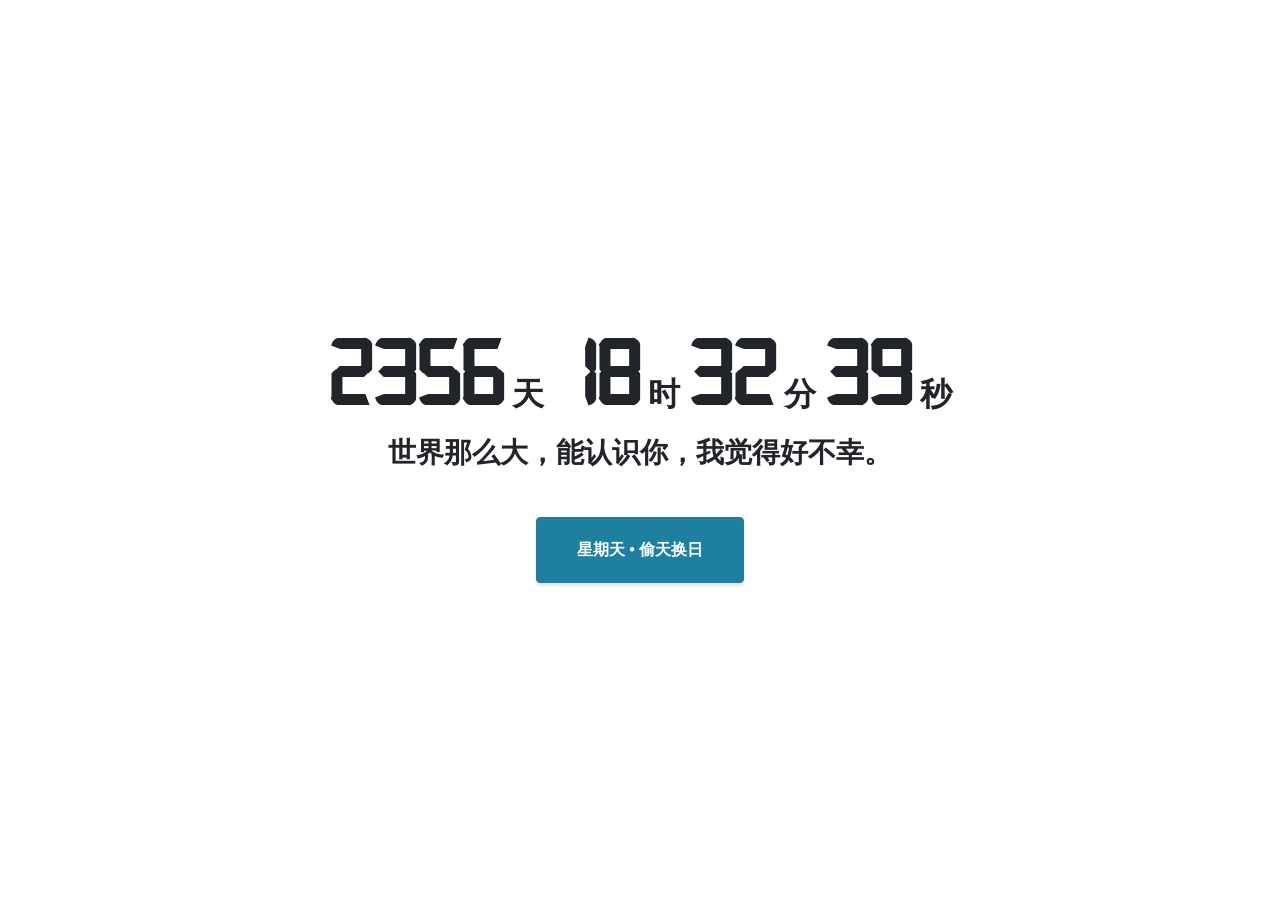
==== index.html @ 27e63c92 "add dazd.js" ====
<!doctype html>
<html lang="zh">
<!-- image
    ,::::::::::::,:::::::,::::,:::,:::::.,::::::.,:::,
    ::,,:::::::,::::,:::::,,::::::,,:::::,::::::,:::::
    ::::,:                                     ::::,::
    ::::,:    If I know what love is, it is    ,:::,::
    ,::::, because of you.                     :,,::::
    ::::::    Love u forever and ever.         :::,,::
    ,,:,:,                           -- Ben    :,:,:::
    ::::,:                                     ::::,:,
    :::::,::,::.::::::,:,,:::::::::::::,:,::::,:::,:::
    :::::,::,::.::::::,:,,:::::::::::::,:,::::,:::,:::
    :::::,::,::.::::::,:,,:::::::::::::,:,::::,:::,:::
    :::::,::,::.::::::,:,,:::::::::::::,:,::::,:::,:::
    ,::::::,::,:::::::,::::::,::::,:::::::::::::,,:,:,
    ::::,:,::::::::::,,,::::::,,:::,:,::::::::,:,::,.:
    :::,::,.:,:,::,:::::,:,:::::,::::::,:,:::::::,,:::
    ,::::,:::::,:,,:::::,:,:,:,::::::,,:::,:::::::,,::
    ::::,:::::::::,:::::::::::,::ttt::::::,,,::::,::::
    :,:::::::::::,::::,,,:,,::::jttjL::::,:,::::,,:::,
    :,:::::::,::::::,,::,:::::::jGjLj:,,:::::::::::,::
    ::.,::::::,::::.:::::,:;jLL,tLfjij::.,,::,:::,:,::
    :::::,::,,,:,,::::,::,KEDEKE;fjjtj,::::::::::::,::
    :::,:,,:::::::,,::,,;LDEEWWWKjjtjif;,::::::,::::::
    ,:,:::::,,,::::::::,DKEEKKEWKGjjfjfj,:::::::,::,::
    :::::::,:,:::::,:::jEKEDKEKKED,jffLjt::::::::::,::
    ::.:::,:::::,::,::;EKWEDKKWKEE:.LjjitL:,::::,:::::
    :::::::,:,:,:,::,:;EEKEKKWEKEE,:tffjtit,,:::::::::
    ::::,,:,::,::::::,,EKKEWWEWWKE:,:fjtjiit:::,:::,::
    ,:::,,::::::,::.:::DKKKKKKWWKE,,:;fLtjjjj:::::,,::
    :,:::::::::::,:::::EEWWKEKWWKt::,:jjjjtjtt::,:::,:
    :,::,:,::::,::,:::;KKttLEEKKK:::,:iLGjtfjj::,::::,
    ::,,::::::::,::,,:fKLi;;DEGK;::,:,:LfLjjff,:,,,,::
    ::::,::::,:,::,:::;D;;,;iDEDt::,:,jffjtjjt:::,,,::
    :::::::::::::::,,:DE;;;,;,GE,,::fLtfftfjf:,:::,,::
    ,:::::::,:,,::::,,Gi,;,iitjLitffjjtjjjtjf:,:::::::
    ::,:::,::,:,::,:ji;;;iitiiiiLjttjtt;jjjL:::::::::,
    ,::::,,:::::::,titiiftttjftfftjjjijjjtf,::::,:::,:
    :::::,::::,,:::ttjjjttjjjtijjtfjjjitij,,:::::,::::
    ::,:,:,::::::,ttfjjttffLtjjLttjjftttf,,::,::,:::::
    ::::::::::::::fjtjjjtitttftjtftjjfif::::,::,:,:,::
    ,:::::,:::::::fjjtjjjfjttijtfttffjL::,::::,::::,,:
    ,,::::,,,,,::,fftijtjiijjjtjtjjtjf;:::::::::,:,:,:
    ,::,:::;:,:::,ftjjjjjtttitjjtjjftt,:,:,::::,:::,::
    :::::::,,::,::jtGijjtttiijtttffjfj:.,:::,,:,:,::::
    ,:,::,,::::,,:ftjjftjijtttjjfjiffi::,:::,:,,:,::::
    :,::::,,,:::::tjtLiittitjjttttjfti:,,:::::::::::,:
    ,,:::,,:::::::Lffjf;jfttjtjtftLftj:::,,,:.,,:::,,:
    ::,,:,:,::::::LLjfjfttjttjjjifftjt::::::::,:,:::::
    :::,,:,::::::;fftijffitttffttftijj,::,:,:::::,:,,:
    ::,,,::::::,,tfLtftffjitiitjjjtftj:::::::::,::::::
    ::::::,:::,::tjjtLfjjfftjtjjtifttG:::::::::,::::::
    -->

<head>
    <!-- Required meta tags -->
    <meta charset="utf-8">
    <meta name="viewport" content="width=device-width, initial-scale=1, shrink-to-fit=no">

    <!-- Bootstrap CSS -->
    <link rel="stylesheet" href="css/bootstrap.min.css">
    <!-- Custom CSS -->
    <link href="css/stylish-portfolio.min.css" rel="stylesheet">
    <style type="text/css">
        @font-face {
            font-family: digit;
            src: url('digital-7_mono.ttf') format("truetype");
        }

        .digit {
            font-family: "digit";
            font-size: 96px;
        }
    </style>
    <script type='text/javascript'>
        window.onload = function () {
            clock()
        }
    </script>
    <script type="text/javascript" src="js/jquery.min.js"></script>
    <script type="text/javascript" src="js/bootstrap.min.js"></script>



    <title>I love you not because of who you are, but because of who I am when I am with you. All of me loves all of
        you.
    </title>
</head>

<body>

    <main class="masthead d-flex">
        <div class="container text-center my-auto">
            <h2 id="elapseClock" class="mb-1" onclick="randomAnswer()">Stylish Portfolio</h2>
            <h3 id="sentence" class="mb-5">
                <em>A Free Bootstrap Theme by Start Bootstrap</em>
            </h3>
            <span id="time" hidden>123</span>
            <a id="weekday" class="btn btn-primary btn-xl js-scroll-trigger" onclick="randomSentence()"></a>
        </div>
        <div class="overlay"></div>
    </main>

    <script type="text/javascript">
        function timeElapse(date) {
            var current = Date();
            var seconds = (Date.parse(current) - Date.parse(date)) / 1000;
            var days = Math.floor(seconds / (3600 * 24));
            seconds = seconds % (3600 * 24);
            var hours = Math.floor(seconds / 3600);
            if (hours < 10) {
                hours = "0" + hours;
            }
            seconds = seconds % 3600;
            var minutes = Math.floor(seconds / 60);
            if (minutes < 10) {
                minutes = "0" + minutes;
            }
            seconds = seconds % 60;
            if (seconds < 10) {
                seconds = "0" + seconds;
            }
            var result = "<span class=\"digit\">" + days + "</span> 天 <span class=\"digit\">" + hours + "</span> 时 <span class=\"digit\">" + minutes + "</span> 分 <span class=\"digit\">" + seconds + "</span> 秒";
            $("#elapseClock").html(result);
        }

        function clock() {
            //全局变量d，创建Date对象
            d = new Date();
            console.log(d)
            //获得日期时间控件
            var spt = document.getElementById("time");
            //格式：2018/2/5  19:19:33
            spt.innerHTML = d.getFullYear() + "-" + (d.getMonth() + 1) + "-" + d.getDate() + " " + d.getHours() + ":" + d.getMinutes() + ":" + d.getSeconds();

            //获得星期控件
            var spweek = document.getElementById("weekday");
            spweek.innerHTML = week();
        }

        function week() {
            var weekday = new Array(7)
            weekday[0] = "星期天 • 偷天换日"
            weekday[1] = "星期一 • 走向深渊"
            weekday[2] = "星期二 • 路漫漫"
            weekday[3] = "星期三 • 夜茫茫"
            weekday[4] = "星期四 • 冲破黎明前的黑暗"
            weekday[5] = "星期五 • 勇敢者的游戏"
            weekday[6] = "星期六 • 浪人"

            return weekday[d.getDay()];
        }
    </script>
    <script type="text/javascript">
        setInterval(function () {
            clock();
        }, 1000);
        var together = new Date("2020/6/23");
        together.setHours(9);
        together.setMinutes(30);
        together.setSeconds(0);
        together.setMilliseconds(0);

        if (!document.createElement('canvas').getContext) {
            var msg = document.createElement("div");
            msg.id = "errorMsg";
            msg.innerHTML = "Your browser doesn't support HTML5!<br/>Recommend use Chrome 14+/IE 9+/Firefox 7+/Safari 4+";
            document.body.appendChild(msg);
            document.execCommand("stop");
        } else {
            timeElapse(together);
            setInterval(function () {
                timeElapse(together);
            }, 500);
        }
    </script>

    <!-- Optional JavaScript -->
    <script type="text/javascript" src="js/dujitang.js"></script>
    <script type="text/javascript" src="js/dazs.js"></script>

    <!-- jQuery first, then Popper.js, then Bootstrap JS -->

</body>

</html>
---- css/stylish-portfolio.min.css ----
/*!
 * Start Bootstrap - Stylish Portfolio v5.0.8 (https://startbootstrap.com/themes/stylish-portfolio)
 * Copyright 2013-2020 Start Bootstrap
 * Licensed under MIT (https://github.com/StartBootstrap/startbootstrap-stylish-portfolio/blob/master/LICENSE)
 */body,html{width:100%;height:100%}body{font-family:'Source Sans Pro'}.btn-xl{padding:1.25rem 2.5rem}.content-section{padding-top:7.5rem;padding-bottom:7.5rem}.content-section-heading h2{font-size:3rem}.content-section-heading h3{font-size:1rem;text-transform:uppercase}h1,h2,h3,h4,h5,h6{font-weight:700}.text-faded{color:rgba(255,255,255,.7)}.map{height:30rem}@media (max-width:992px){.map{height:75%}}.map iframe{pointer-events:none}.scroll-to-top{position:fixed;right:15px;bottom:15px;display:none;width:50px;height:50px;text-align:center;color:#fff;background:rgba(52,58,64,.5);line-height:45px}.scroll-to-top:focus,.scroll-to-top:hover{color:#fff}.scroll-to-top:hover{background:#343a40}.scroll-to-top i{font-weight:800}.masthead{min-height:30rem;position:relative;display:table;width:100%;height:auto;padding-top:8rem;padding-bottom:8rem;background:linear-gradient(90deg,rgba(255,255,255,.1) 0,rgba(255,255,255,.1) 100%),url(../img/bg-masthead.jpg);background-position:center center;background-repeat:no-repeat;background-size:cover}.masthead h1{font-size:4rem;margin:0;padding:0}@media (min-width:992px){.masthead{height:100vh}.masthead h1{font-size:5.5rem}}#sidebar-wrapper{position:fixed;z-index:2;right:0;width:250px;height:100%;transition:all .4s ease 0s;transform:translateX(250px);background:#1d809f;border-left:1px solid rgba(255,255,255,.1)}.sidebar-nav{position:absolute;top:0;width:250px;margin:0;padding:0;list-style:none}.sidebar-nav li.sidebar-nav-item a{display:block;text-decoration:none;color:#fff;padding:15px}.sidebar-nav li a:hover{text-decoration:none;color:#fff;background:rgba(255,255,255,.2)}.sidebar-nav li a:active,.sidebar-nav li a:focus{text-decoration:none}.sidebar-nav>.sidebar-brand{font-size:1.2rem;background:rgba(52,58,64,.1);height:80px;line-height:50px;padding-top:15px;padding-bottom:15px;padding-left:15px}.sidebar-nav>.sidebar-brand a{color:#fff}.sidebar-nav>.sidebar-brand a:hover{color:#fff;background:0 0}#sidebar-wrapper.active{right:250px;width:250px;transition:all .4s ease 0s}.menu-toggle{position:fixed;right:15px;top:15px;width:50px;height:50px;text-align:center;color:#fff;background:rgba(52,58,64,.5);line-height:50px;z-index:999}.menu-toggle:focus,.menu-toggle:hover{color:#fff}.menu-toggle:hover{background:#343a40}.service-icon{background-color:#fff;color:#1d809f;height:7rem;width:7rem;display:block;line-height:7.5rem;font-size:2.25rem;box-shadow:0 3px 3px 0 rgba(0,0,0,.1)}.callout{padding:15rem 0;background:linear-gradient(90deg,rgba(255,255,255,.1) 0,rgba(255,255,255,.1) 100%),url(../img/bg-callout.jpg);background-position:center center;background-repeat:no-repeat;background-size:cover}.callout h2{font-size:3.5rem;font-weight:700;display:block;max-width:30rem}.portfolio-item{display:block;position:relative;overflow:hidden;max-width:530px;margin:auto auto 1rem}.portfolio-item .caption{display:flex;height:100%;width:100%;background-color:rgba(33,37,41,.2);position:absolute;top:0;bottom:0;z-index:1}.portfolio-item .caption .caption-content{color:#fff;margin:auto 2rem 2rem}.portfolio-item .caption .caption-content h2{font-size:.8rem;text-transform:uppercase}.portfolio-item .caption .caption-content p{font-weight:300;font-size:1.2rem}@media (min-width:992px){.portfolio-item{max-width:none;margin:0}.portfolio-item .caption{transition:background-color .7s,-webkit-clip-path .25s ease-out;transition:clip-path .25s ease-out,background-color .7s;transition:clip-path .25s ease-out,background-color .7s,-webkit-clip-path .25s ease-out;-webkit-clip-path:inset(0);clip-path:inset(0)}.portfolio-item .caption .caption-content{transition:opacity .25s;margin-left:5rem;margin-right:5rem;margin-bottom:5rem}.portfolio-item img{transition:-webkit-clip-path .25s ease-out;transition:clip-path .25s ease-out;transition:clip-path .25s ease-out,-webkit-clip-path .25s ease-out;-webkit-clip-path:inset(-1px);clip-path:inset(-1px)}.portfolio-item:hover img{-webkit-clip-path:inset(2rem);clip-path:inset(2rem)}.portfolio-item:hover .caption{background-color:rgba(29,128,159,.9);-webkit-clip-path:inset(2rem);clip-path:inset(2rem)}}.map iframe{height:100%;width:100%;border:0}footer.footer{padding-top:5rem;padding-bottom:5rem}footer.footer .social-link{display:block;height:4rem;width:4rem;line-height:4.3rem;font-size:1.5rem;background-color:#1d809f;transition:background-color .15s ease-in-out;box-shadow:0 3px 3px 0 rgba(0,0,0,.1)}footer.footer .social-link:hover{background-color:#155d74;text-decoration:none}a{color:#1d809f}a:active,a:focus,a:hover{color:#155d74}.btn-primary{background-color:#1d809f!important;border-color:#1d809f!important;color:#fff!important}.btn-primary:active,.btn-primary:focus,.btn-primary:hover{background-color:#155d74!important;border-color:#155d74!important}.btn-secondary{background-color:#ecb807!important;border-color:#ecb807!important;color:#fff!important}.btn-secondary:active,.btn-secondary:focus,.btn-secondary:hover{background-color:#ba9106!important;border-color:#ba9106!important}.btn-dark{color:#fff!important}.btn{box-shadow:0 3px 3px 0 rgba(0,0,0,.1);font-weight:700}.bg-primary{background-color:#1d809f!important}.text-primary{color:#1d809f!important}.text-secondary{color:#ecb807!important}
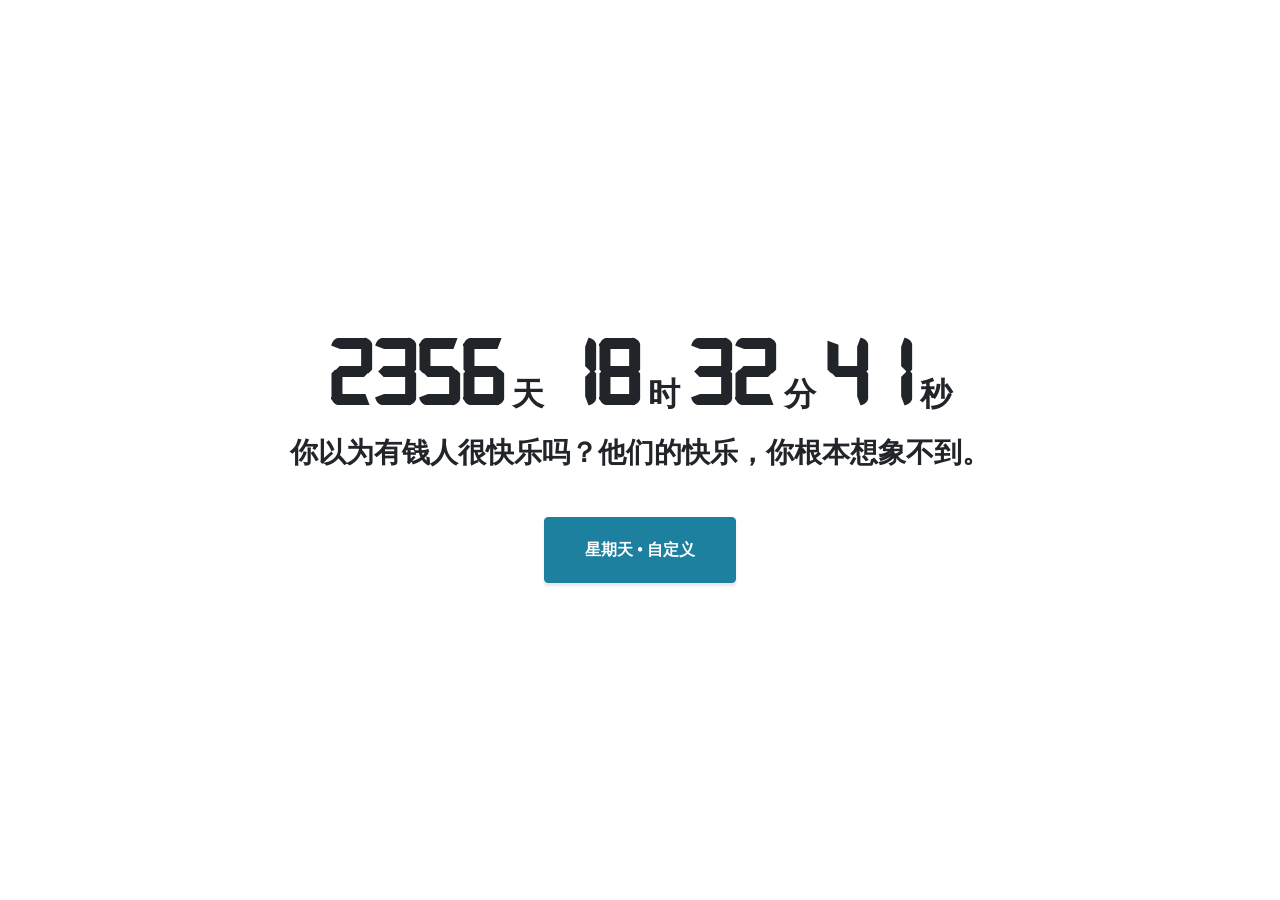
==== commit 9472d46d: "update weeks-name" ====
--- a/index.html
+++ b/index.html
@@ -141,39 +141,30 @@
 
         function week() {
             var weekday = new Array(7)
-            weekday[0] = "星期天 • 偷天换日"
-            weekday[1] = "星期一 • 走向深渊"
-            weekday[2] = "星期二 • 路漫漫"
-            weekday[3] = "星期三 • 夜茫茫"
-            weekday[4] = "星期四 • 冲破黎明前的黑暗"
-            weekday[5] = "星期五 • 勇敢者的游戏"
-            weekday[6] = "星期六 • 浪人"
-
+            weekday[0] = "星期天 • 自定义"
+            weekday[1] = "星期一 • 寻雾启事"
+            weekday[2] = "星期二 • 苏格拉没有底"
+            weekday[3] = "星期三 • 梦游计"
+            weekday[4] = "星期四 • 不如吃茶去"
+            weekday[5] = "星期五 • 寻宝游戏"
+            weekday[6] = "星期六 • 温泉"
             return weekday[d.getDay()];
         }
     </script>
     <script type="text/javascript">
-        setInterval(function () {
-            clock();
-        }, 1000);
         var together = new Date("2020/6/23");
         together.setHours(9);
         together.setMinutes(30);
         together.setSeconds(0);
         together.setMilliseconds(0);
 
-        if (!document.createElement('canvas').getContext) {
-            var msg = document.createElement("div");
-            msg.id = "errorMsg";
-            msg.innerHTML = "Your browser doesn't support HTML5!<br/>Recommend use Chrome 14+/IE 9+/Firefox 7+/Safari 4+";
-            document.body.appendChild(msg);
-            document.execCommand("stop");
-        } else {
+        timeElapse(together);
+        setInterval(function () {
             timeElapse(together);
-            setInterval(function () {
-                timeElapse(together);
-            }, 500);
-        }
+        }, 500);
+        setInterval(function () {
+            clock();
+        }, 1000);
     </script>
 
     <!-- Optional JavaScript -->
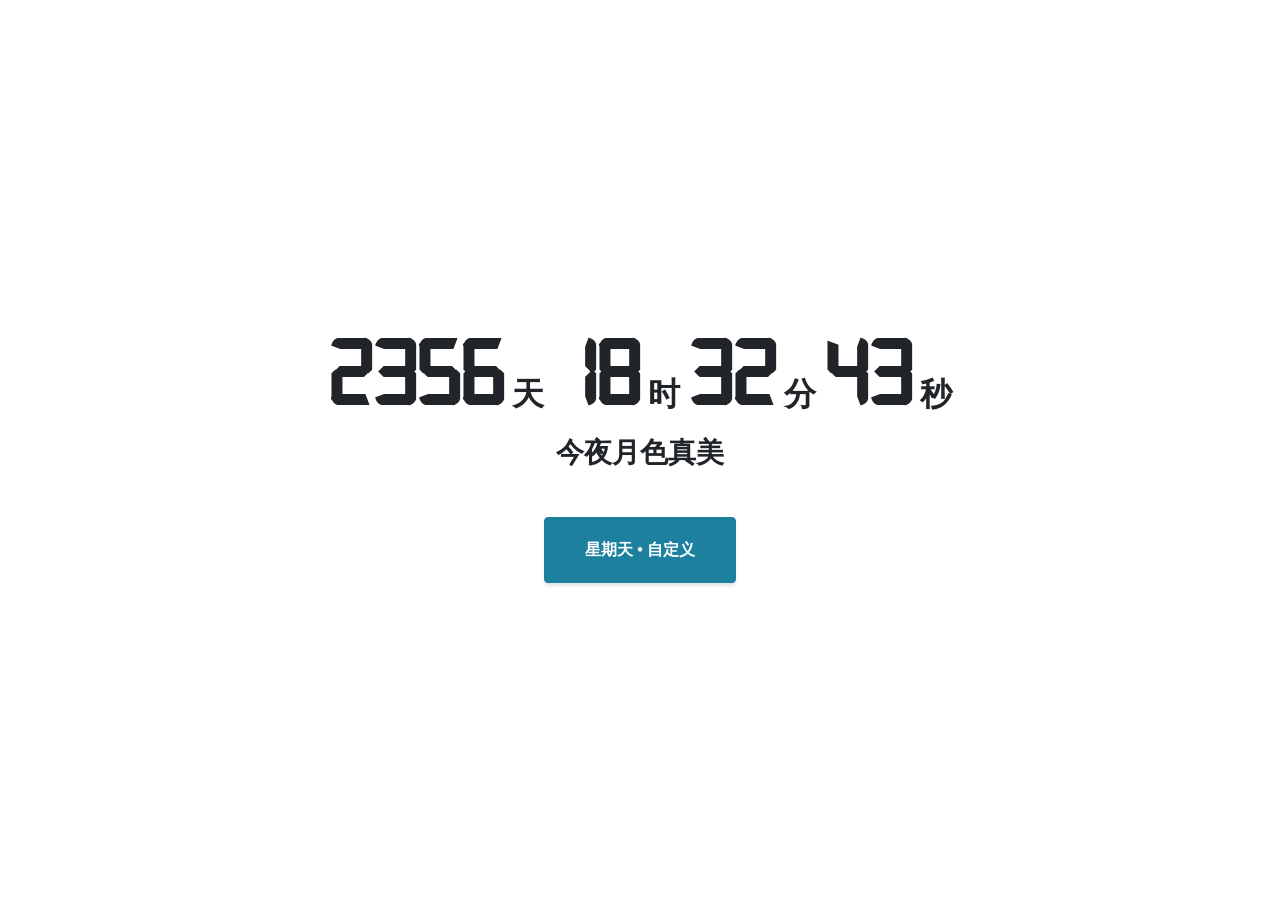
==== commit f77823c1: "add lovestory" ====
--- a/index.html
+++ b/index.html
@@ -97,7 +97,7 @@
                 <em>A Free Bootstrap Theme by Start Bootstrap</em>
             </h3>
             <span id="time" hidden>123</span>
-            <a id="weekday" class="btn btn-primary btn-xl js-scroll-trigger" onclick="randomSentence()"></a>
+            <a id="weekday" class="btn btn-primary btn-xl js-scroll-trigger" onclick="randomLovestory(1)"></a>
         </div>
         <div class="overlay"></div>
     </main>
@@ -170,6 +170,7 @@
     <!-- Optional JavaScript -->
     <script type="text/javascript" src="js/dujitang.js"></script>
     <script type="text/javascript" src="js/dazs.js"></script>
+    <script type="text/javascript" src="js/lovestory.js"></script>
 
     <!-- jQuery first, then Popper.js, then Bootstrap JS -->
 
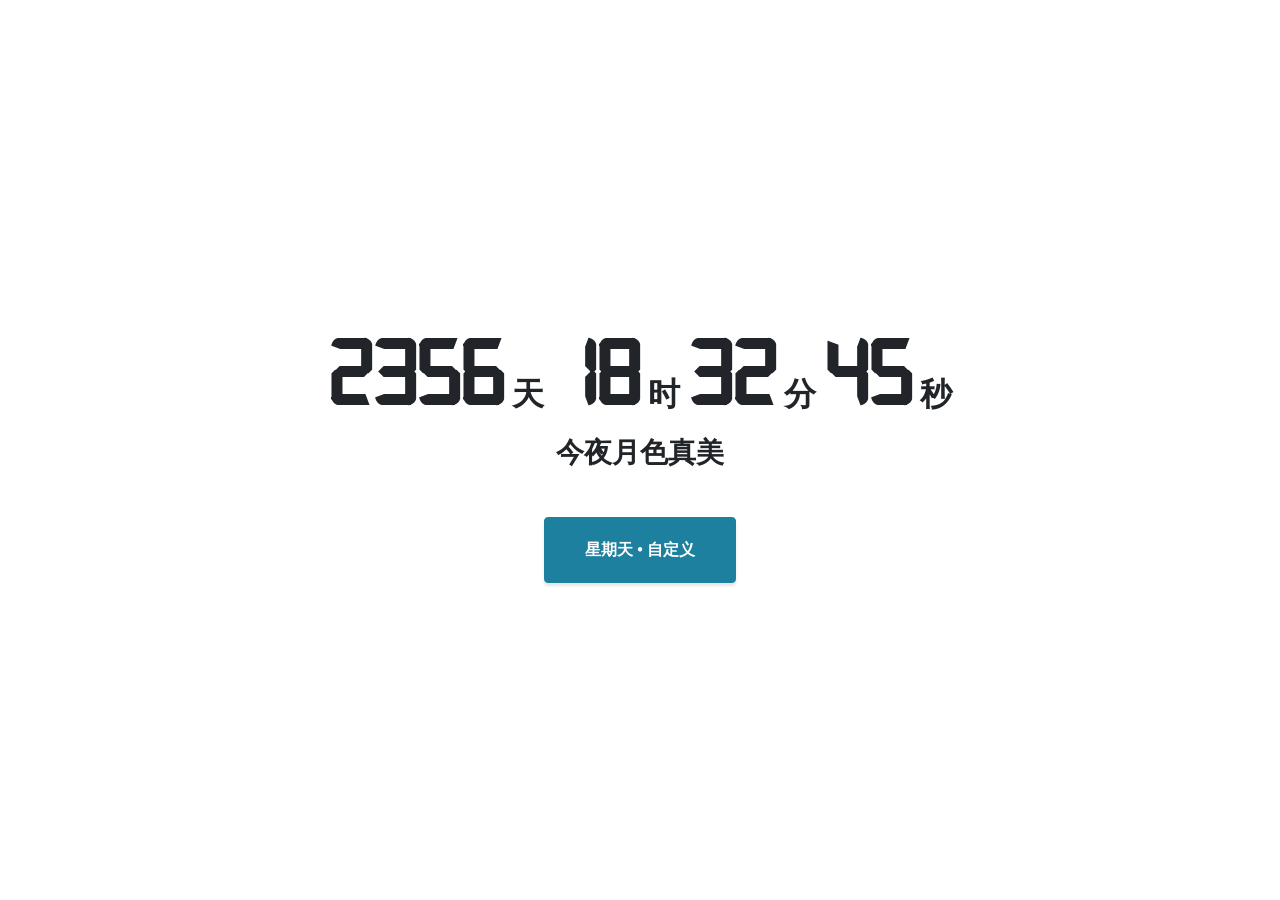
==== commit 4ace4b47: "remove dujitang.js" ====
--- a/index.html
+++ b/index.html
@@ -168,7 +168,7 @@
     </script>
 
     <!-- Optional JavaScript -->
-    <script type="text/javascript" src="js/dujitang.js"></script>
+    <!-- <script type="text/javascript" src="js/dujitang.js"></script> -->
     <script type="text/javascript" src="js/dazs.js"></script>
     <script type="text/javascript" src="js/lovestory.js"></script>
 
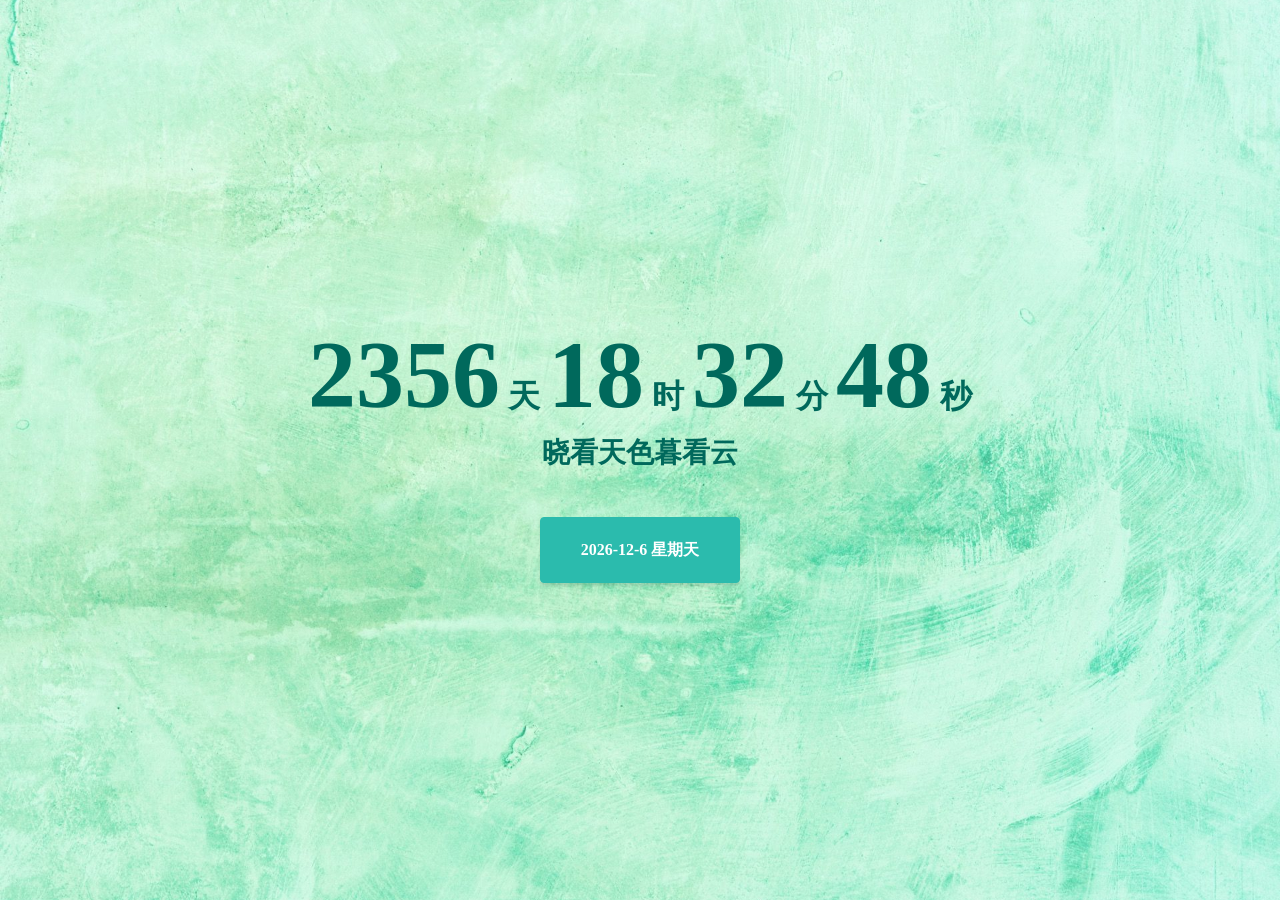
==== commit 570a14a0: "change theme" ====
--- a/index.html
+++ b/index.html
@@ -69,7 +69,7 @@
         }
 
         .digit {
-            font-family: "digit";
+            font-family: "";
             font-size: 96px;
         }
     </style>
@@ -91,7 +91,7 @@
 <body>
 
     <main class="masthead d-flex">
-        <div class="container text-center my-auto">
+        <div class="container text-center text-primary my-auto">
             <h2 id="elapseClock" class="mb-1" onclick="randomAnswer()">Stylish Portfolio</h2>
             <h3 id="sentence" class="mb-5">
                 <em>A Free Bootstrap Theme by Start Bootstrap</em>
@@ -136,18 +136,18 @@
 
             //获得星期控件
             var spweek = document.getElementById("weekday");
-            spweek.innerHTML = week();
+            spweek.innerHTML = d.getFullYear() + "-" + (d.getMonth() + 1) + "-" + d.getDate() + " " + week();
         }
 
         function week() {
             var weekday = new Array(7)
-            weekday[0] = "星期天 • 自定义"
-            weekday[1] = "星期一 • 寻雾启事"
-            weekday[2] = "星期二 • 苏格拉没有底"
-            weekday[3] = "星期三 • 梦游计"
-            weekday[4] = "星期四 • 不如吃茶去"
-            weekday[5] = "星期五 • 寻宝游戏"
-            weekday[6] = "星期六 • 温泉"
+            weekday[0] = "星期天"
+            weekday[1] = "星期一"
+            weekday[2] = "星期二"
+            weekday[3] = "星期三"
+            weekday[4] = "星期四"
+            weekday[5] = "星期五"
+            weekday[6] = "星期六"
             return weekday[d.getDay()];
         }
     </script>
--- a/css/stylish-portfolio.min.css
+++ b/css/stylish-portfolio.min.css
@@ -2,4 +2,4 @@
  * Start Bootstrap - Stylish Portfolio v5.0.8 (https://startbootstrap.com/themes/stylish-portfolio)
  * Copyright 2013-2020 Start Bootstrap
  * Licensed under MIT (https://github.com/StartBootstrap/startbootstrap-stylish-portfolio/blob/master/LICENSE)
- */body,html{width:100%;height:100%}body{font-family:'Source Sans Pro'}.btn-xl{padding:1.25rem 2.5rem}.content-section{padding-top:7.5rem;padding-bottom:7.5rem}.content-section-heading h2{font-size:3rem}.content-section-heading h3{font-size:1rem;text-transform:uppercase}h1,h2,h3,h4,h5,h6{font-weight:700}.text-faded{color:rgba(255,255,255,.7)}.map{height:30rem}@media (max-width:992px){.map{height:75%}}.map iframe{pointer-events:none}.scroll-to-top{position:fixed;right:15px;bottom:15px;display:none;width:50px;height:50px;text-align:center;color:#fff;background:rgba(52,58,64,.5);line-height:45px}.scroll-to-top:focus,.scroll-to-top:hover{color:#fff}.scroll-to-top:hover{background:#343a40}.scroll-to-top i{font-weight:800}.masthead{min-height:30rem;position:relative;display:table;width:100%;height:auto;padding-top:8rem;padding-bottom:8rem;background:linear-gradient(90deg,rgba(255,255,255,.1) 0,rgba(255,255,255,.1) 100%),url(../img/bg-masthead.jpg);background-position:center center;background-repeat:no-repeat;background-size:cover}.masthead h1{font-size:4rem;margin:0;padding:0}@media (min-width:992px){.masthead{height:100vh}.masthead h1{font-size:5.5rem}}#sidebar-wrapper{position:fixed;z-index:2;right:0;width:250px;height:100%;transition:all .4s ease 0s;transform:translateX(250px);background:#1d809f;border-left:1px solid rgba(255,255,255,.1)}.sidebar-nav{position:absolute;top:0;width:250px;margin:0;padding:0;list-style:none}.sidebar-nav li.sidebar-nav-item a{display:block;text-decoration:none;color:#fff;padding:15px}.sidebar-nav li a:hover{text-decoration:none;color:#fff;background:rgba(255,255,255,.2)}.sidebar-nav li a:active,.sidebar-nav li a:focus{text-decoration:none}.sidebar-nav>.sidebar-brand{font-size:1.2rem;background:rgba(52,58,64,.1);height:80px;line-height:50px;padding-top:15px;padding-bottom:15px;padding-left:15px}.sidebar-nav>.sidebar-brand a{color:#fff}.sidebar-nav>.sidebar-brand a:hover{color:#fff;background:0 0}#sidebar-wrapper.active{right:250px;width:250px;transition:all .4s ease 0s}.menu-toggle{position:fixed;right:15px;top:15px;width:50px;height:50px;text-align:center;color:#fff;background:rgba(52,58,64,.5);line-height:50px;z-index:999}.menu-toggle:focus,.menu-toggle:hover{color:#fff}.menu-toggle:hover{background:#343a40}.service-icon{background-color:#fff;color:#1d809f;height:7rem;width:7rem;display:block;line-height:7.5rem;font-size:2.25rem;box-shadow:0 3px 3px 0 rgba(0,0,0,.1)}.callout{padding:15rem 0;background:linear-gradient(90deg,rgba(255,255,255,.1) 0,rgba(255,255,255,.1) 100%),url(../img/bg-callout.jpg);background-position:center center;background-repeat:no-repeat;background-size:cover}.callout h2{font-size:3.5rem;font-weight:700;display:block;max-width:30rem}.portfolio-item{display:block;position:relative;overflow:hidden;max-width:530px;margin:auto auto 1rem}.portfolio-item .caption{display:flex;height:100%;width:100%;background-color:rgba(33,37,41,.2);position:absolute;top:0;bottom:0;z-index:1}.portfolio-item .caption .caption-content{color:#fff;margin:auto 2rem 2rem}.portfolio-item .caption .caption-content h2{font-size:.8rem;text-transform:uppercase}.portfolio-item .caption .caption-content p{font-weight:300;font-size:1.2rem}@media (min-width:992px){.portfolio-item{max-width:none;margin:0}.portfolio-item .caption{transition:background-color .7s,-webkit-clip-path .25s ease-out;transition:clip-path .25s ease-out,background-color .7s;transition:clip-path .25s ease-out,background-color .7s,-webkit-clip-path .25s ease-out;-webkit-clip-path:inset(0);clip-path:inset(0)}.portfolio-item .caption .caption-content{transition:opacity .25s;margin-left:5rem;margin-right:5rem;margin-bottom:5rem}.portfolio-item img{transition:-webkit-clip-path .25s ease-out;transition:clip-path .25s ease-out;transition:clip-path .25s ease-out,-webkit-clip-path .25s ease-out;-webkit-clip-path:inset(-1px);clip-path:inset(-1px)}.portfolio-item:hover img{-webkit-clip-path:inset(2rem);clip-path:inset(2rem)}.portfolio-item:hover .caption{background-color:rgba(29,128,159,.9);-webkit-clip-path:inset(2rem);clip-path:inset(2rem)}}.map iframe{height:100%;width:100%;border:0}footer.footer{padding-top:5rem;padding-bottom:5rem}footer.footer .social-link{display:block;height:4rem;width:4rem;line-height:4.3rem;font-size:1.5rem;background-color:#1d809f;transition:background-color .15s ease-in-out;box-shadow:0 3px 3px 0 rgba(0,0,0,.1)}footer.footer .social-link:hover{background-color:#155d74;text-decoration:none}a{color:#1d809f}a:active,a:focus,a:hover{color:#155d74}.btn-primary{background-color:#1d809f!important;border-color:#1d809f!important;color:#fff!important}.btn-primary:active,.btn-primary:focus,.btn-primary:hover{background-color:#155d74!important;border-color:#155d74!important}.btn-secondary{background-color:#ecb807!important;border-color:#ecb807!important;color:#fff!important}.btn-secondary:active,.btn-secondary:focus,.btn-secondary:hover{background-color:#ba9106!important;border-color:#ba9106!important}.btn-dark{color:#fff!important}.btn{box-shadow:0 3px 3px 0 rgba(0,0,0,.1);font-weight:700}.bg-primary{background-color:#1d809f!important}.text-primary{color:#1d809f!important}.text-secondary{color:#ecb807!important}+ */body,html{width:100%;height:100%}body{font-family:'Source Sans Pro'}.btn-xl{padding:1.25rem 2.5rem}.content-section{padding-top:7.5rem;padding-bottom:7.5rem}.content-section-heading h2{font-size:3rem}.content-section-heading h3{font-size:1rem;text-transform:uppercase}h1,h2,h3,h4,h5,h6{font-weight:700}.text-faded{color:rgba(255,255,255,.7)}.map{height:30rem}@media (max-width:992px){.map{height:75%}}.map iframe{pointer-events:none}.scroll-to-top{position:fixed;right:15px;bottom:15px;display:none;width:50px;height:50px;text-align:center;color:#fff;background:rgba(52,58,64,.5);line-height:45px}.scroll-to-top:focus,.scroll-to-top:hover{color:#fff}.scroll-to-top:hover{background:#343a40}.scroll-to-top i{font-weight:800}.masthead{min-height:30rem;position:relative;display:table;width:100%;height:auto;padding-top:8rem;padding-bottom:8rem;background:linear-gradient(90deg,rgba(255,255,255,.1) 0,rgba(255,255,255,.1) 100%),url(../img/bg-masthead.jpg);background-position:center center;background-repeat:no-repeat;background-size:cover}.masthead h1{font-size:4rem;margin:0;padding:0}@media (min-width:992px){.masthead{height:100vh}.masthead h1{font-size:5.5rem}}#sidebar-wrapper{position:fixed;z-index:2;right:0;width:250px;height:100%;transition:all .4s ease 0s;transform:translateX(250px);background:#2BBBAD;border-left:1px solid rgba(255,255,255,.1)}.sidebar-nav{position:absolute;top:0;width:250px;margin:0;padding:0;list-style:none}.sidebar-nav li.sidebar-nav-item a{display:block;text-decoration:none;color:#fff;padding:15px}.sidebar-nav li a:hover{text-decoration:none;color:#fff;background:rgba(255,255,255,.2)}.sidebar-nav li a:active,.sidebar-nav li a:focus{text-decoration:none}.sidebar-nav>.sidebar-brand{font-size:1.2rem;background:rgba(52,58,64,.1);height:80px;line-height:50px;padding-top:15px;padding-bottom:15px;padding-left:15px}.sidebar-nav>.sidebar-brand a{color:#fff}.sidebar-nav>.sidebar-brand a:hover{color:#fff;background:0 0}#sidebar-wrapper.active{right:250px;width:250px;transition:all .4s ease 0s}.menu-toggle{position:fixed;right:15px;top:15px;width:50px;height:50px;text-align:center;color:#fff;background:rgba(52,58,64,.5);line-height:50px;z-index:999}.menu-toggle:focus,.menu-toggle:hover{color:#fff}.menu-toggle:hover{background:#343a40}.service-icon{background-color:#fff;color:#2BBBAD;height:7rem;width:7rem;display:block;line-height:7.5rem;font-size:2.25rem;box-shadow:0 3px 3px 0 rgba(0,0,0,.1)}.callout{padding:15rem 0;background:linear-gradient(90deg,rgba(255,255,255,.1) 0,rgba(255,255,255,.1) 100%),url(../img/bg-callout.jpg);background-position:center center;background-repeat:no-repeat;background-size:cover}.callout h2{font-size:3.5rem;font-weight:700;display:block;max-width:30rem}.portfolio-item{display:block;position:relative;overflow:hidden;max-width:530px;margin:auto auto 1rem}.portfolio-item .caption{display:flex;height:100%;width:100%;background-color:rgba(33,37,41,.2);position:absolute;top:0;bottom:0;z-index:1}.portfolio-item .caption .caption-content{color:#fff;margin:auto 2rem 2rem}.portfolio-item .caption .caption-content h2{font-size:.8rem;text-transform:uppercase}.portfolio-item .caption .caption-content p{font-weight:300;font-size:1.2rem}@media (min-width:992px){.portfolio-item{max-width:none;margin:0}.portfolio-item .caption{transition:background-color .7s,-webkit-clip-path .25s ease-out;transition:clip-path .25s ease-out,background-color .7s;transition:clip-path .25s ease-out,background-color .7s,-webkit-clip-path .25s ease-out;-webkit-clip-path:inset(0);clip-path:inset(0)}.portfolio-item .caption .caption-content{transition:opacity .25s;margin-left:5rem;margin-right:5rem;margin-bottom:5rem}.portfolio-item img{transition:-webkit-clip-path .25s ease-out;transition:clip-path .25s ease-out;transition:clip-path .25s ease-out,-webkit-clip-path .25s ease-out;-webkit-clip-path:inset(-1px);clip-path:inset(-1px)}.portfolio-item:hover img{-webkit-clip-path:inset(2rem);clip-path:inset(2rem)}.portfolio-item:hover .caption{background-color:rgba(29,128,159,.9);-webkit-clip-path:inset(2rem);clip-path:inset(2rem)}}.map iframe{height:100%;width:100%;border:0}footer.footer{padding-top:5rem;padding-bottom:5rem}footer.footer .social-link{display:block;height:4rem;width:4rem;line-height:4.3rem;font-size:1.5rem;background-color:#2BBBAD;transition:background-color .15s ease-in-out;box-shadow:0 3px 3px 0 rgba(0,0,0,.1)}footer.footer .social-link:hover{background-color:#00695c;text-decoration:none}a{color:#2BBBAD}a:active,a:focus,a:hover{color:#00695c}.btn-primary{background-color:#2BBBAD!important;border-color:#2BBBAD!important;color:#fff!important}.btn-primary:active,.btn-primary:focus,.btn-primary:hover{background-color:#00695c!important;border-color:#00695c!important}.btn-secondary{background-color:#FF8800!important;border-color:#FF8800!important;color:#fff!important}.btn-secondary:active,.btn-secondary:focus,.btn-secondary:hover{background-color:#ba9106!important;border-color:#ba9106!important}.btn-dark{color:#fff!important}.btn{box-shadow:0 3px 3px 0 rgba(0,0,0,.1);font-weight:700}.bg-primary{background-color:#2BBBAD!important}.text-primary{color:#00695c!important}.text-secondary{color:#FF8800!important}
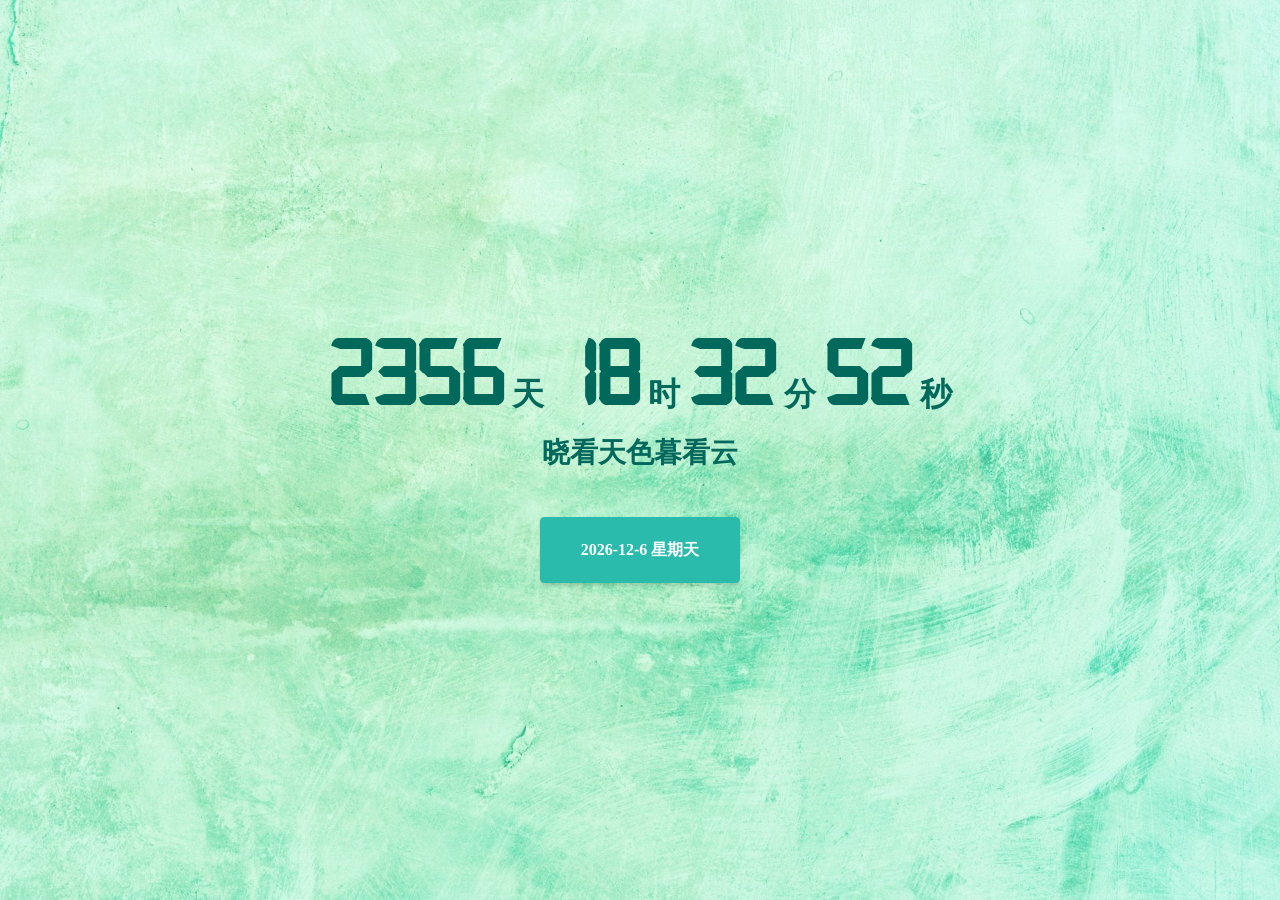
==== commit 6eea0a12: "reset digit font" ====
--- a/index.html
+++ b/index.html
@@ -69,7 +69,7 @@
         }
 
         .digit {
-            font-family: "";
+            font-family: "digit";
             font-size: 96px;
         }
     </style>
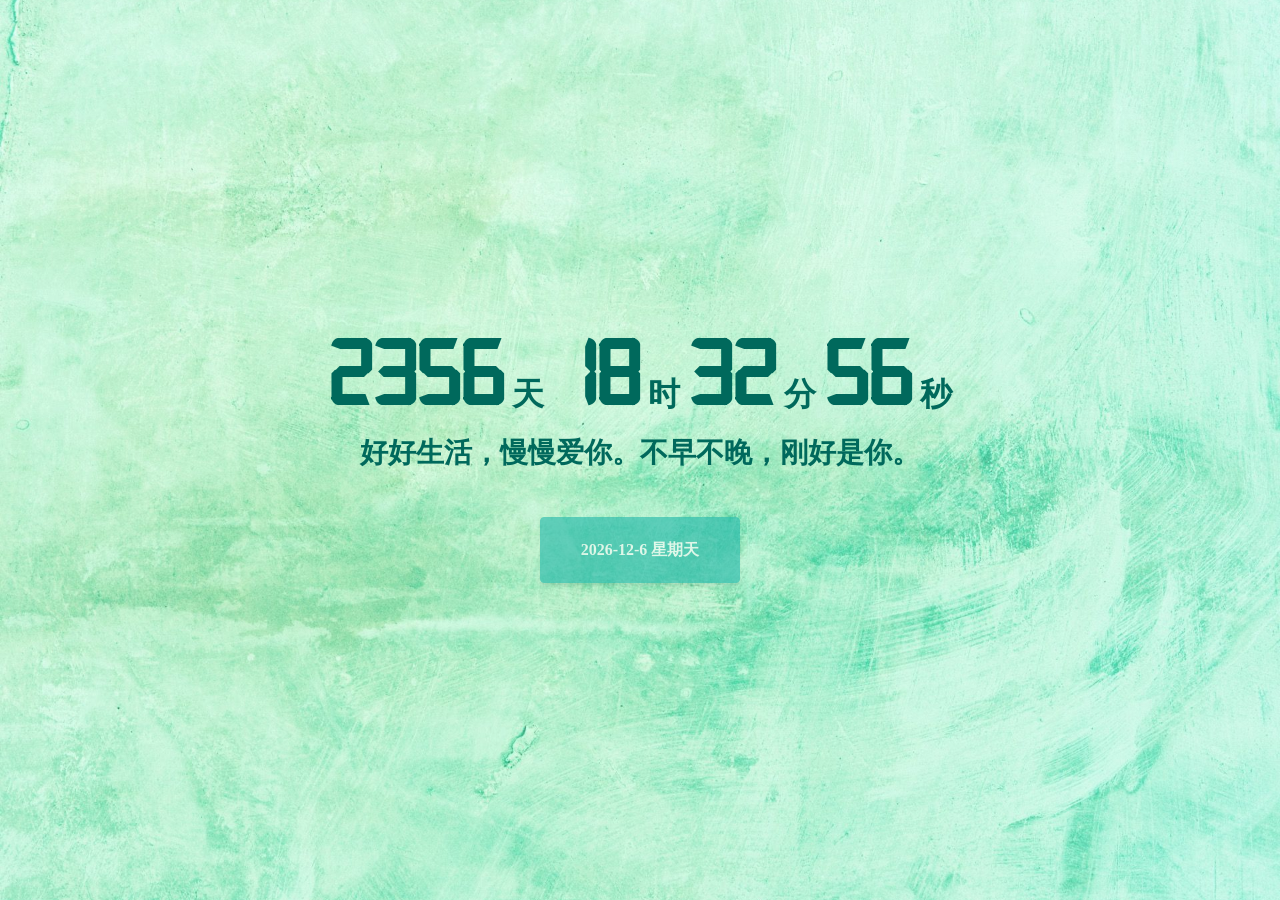
==== commit 7d3cc7ca: "update lovestory.js" ====
--- a/index.html
+++ b/index.html
@@ -97,7 +97,7 @@
                 <em>A Free Bootstrap Theme by Start Bootstrap</em>
             </h3>
             <span id="time" hidden>123</span>
-            <a id="weekday" class="btn btn-primary btn-xl js-scroll-trigger" onclick="randomLovestory(1)"></a>
+            <a id="weekday" class="btn btn-primary btn-xl js-scroll-trigger disabled" onclick="loadLovestory(1)"></a>
         </div>
         <div class="overlay"></div>
     </main>
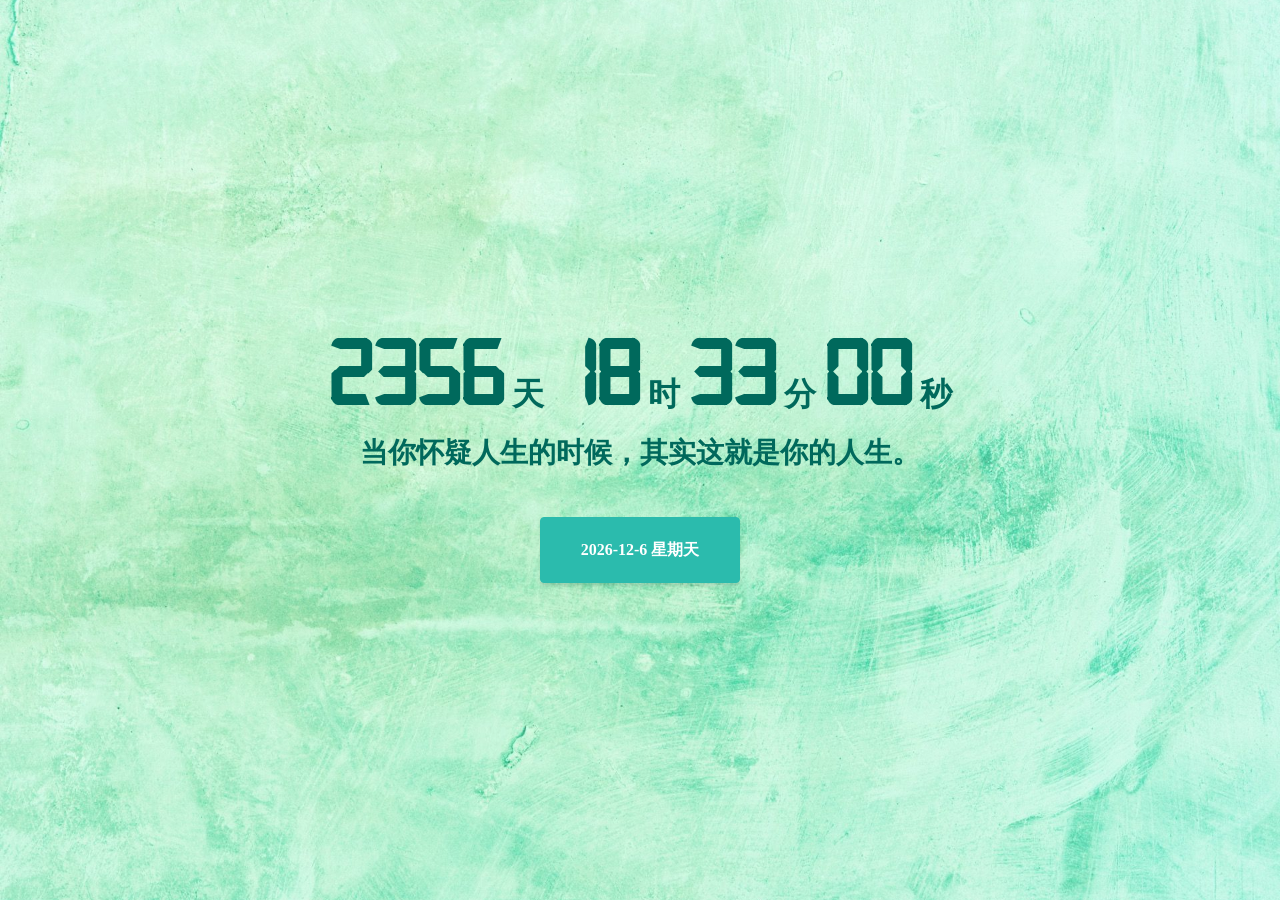
==== commit 4d4bb224: "remove dazs.js" ====
--- a/index.html
+++ b/index.html
@@ -92,12 +92,12 @@
 
     <main class="masthead d-flex">
         <div class="container text-center text-primary my-auto">
-            <h2 id="elapseClock" class="mb-1" onclick="randomAnswer()">Stylish Portfolio</h2>
+            <h2 id="elapseClock" class="mb-1" onclick="randomLovestory()">Stylish Portfolio</h2>
             <h3 id="sentence" class="mb-5">
                 <em>A Free Bootstrap Theme by Start Bootstrap</em>
             </h3>
             <span id="time" hidden>123</span>
-            <a id="weekday" class="btn btn-primary btn-xl js-scroll-trigger disabled" onclick="loadLovestory(1)"></a>
+            <a id="weekday" class="btn btn-primary btn-xl js-scroll-trigger" onclick="randomSentence()"></a>
         </div>
         <div class="overlay"></div>
     </main>
@@ -168,8 +168,8 @@
     </script>
 
     <!-- Optional JavaScript -->
-    <!-- <script type="text/javascript" src="js/dujitang.js"></script> -->
-    <script type="text/javascript" src="js/dazs.js"></script>
+    <script type="text/javascript" src="js/dujitang.js"></script>
+    <!-- <script type="text/javascript" src="js/dazs.js"></script> -->
     <script type="text/javascript" src="js/lovestory.js"></script>
 
     <!-- jQuery first, then Popper.js, then Bootstrap JS -->
